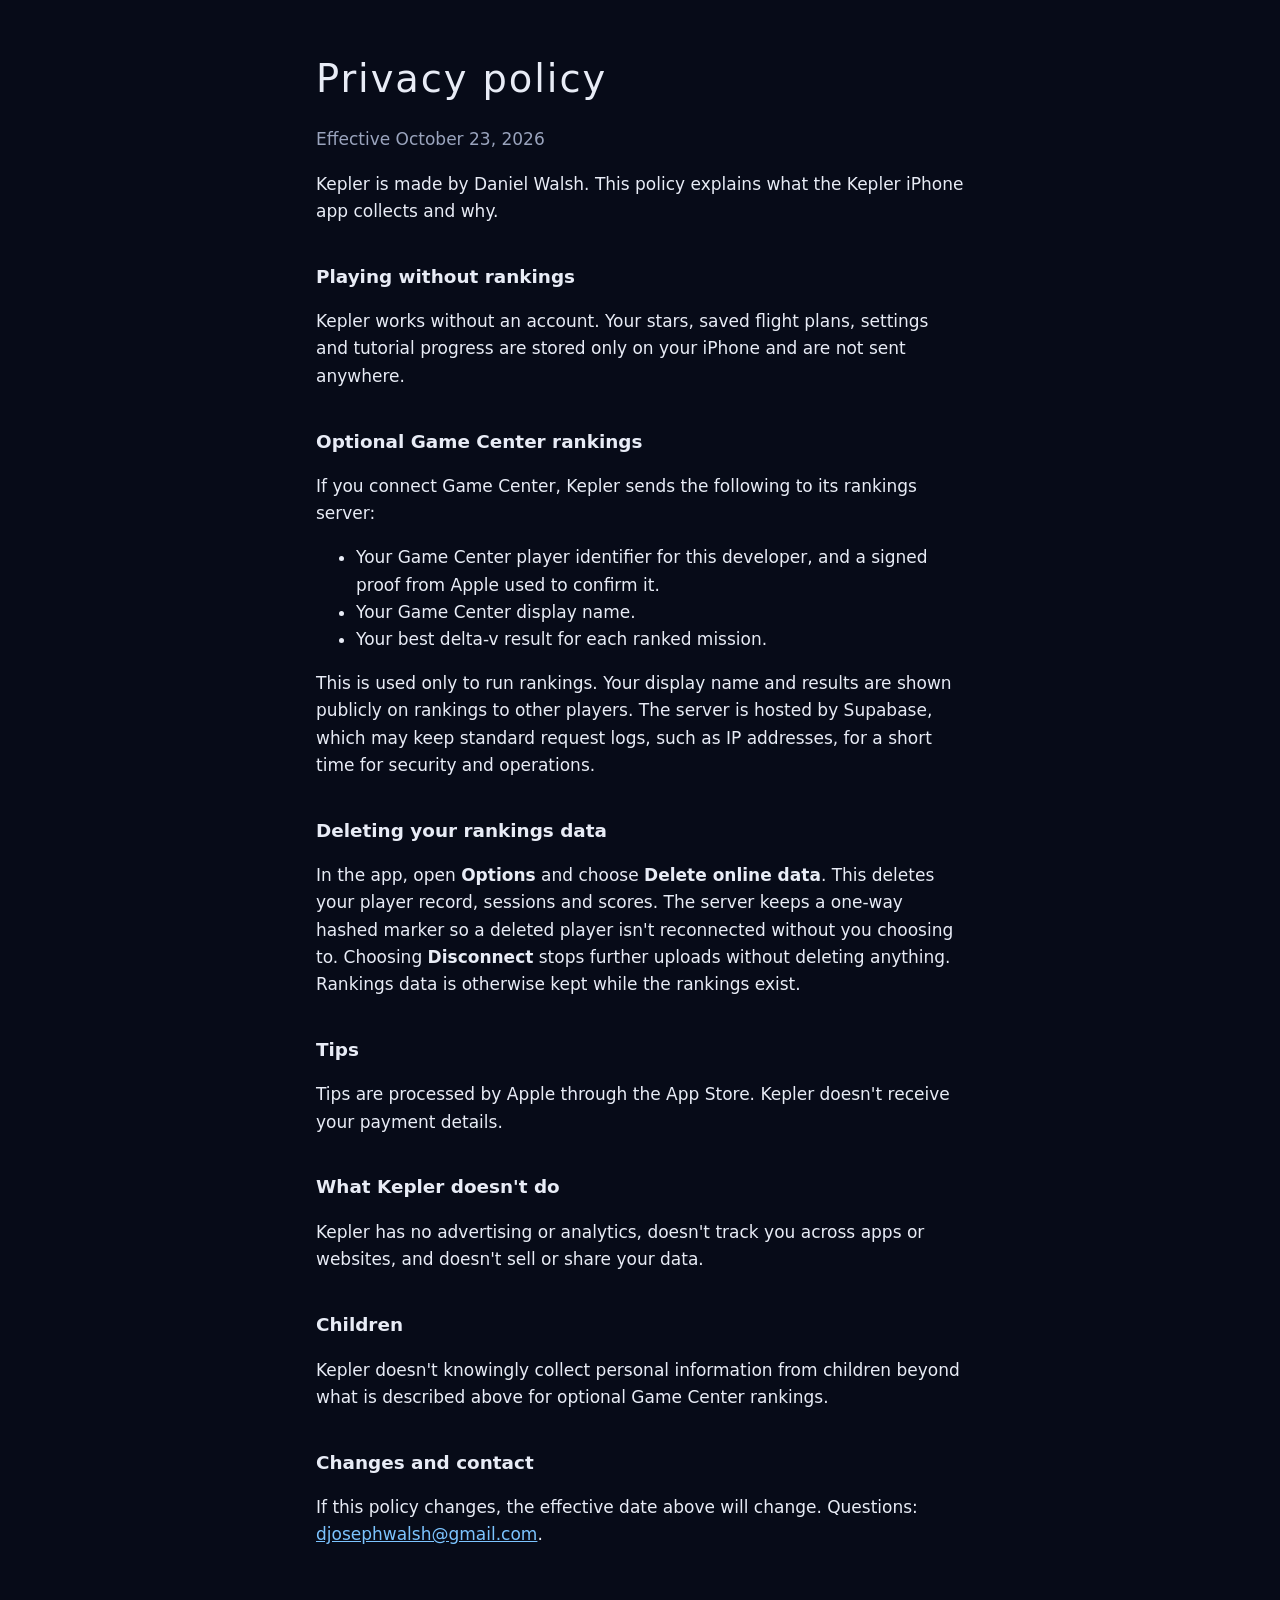
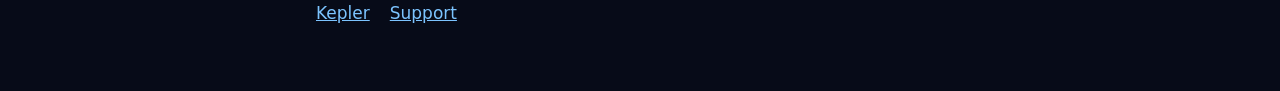
==== privacy.html @ 5e870043 "Add Kepler support and privacy pages Co-Authored-By: Claude Opus 5.5 <noreply@anthropic.com>" ====
<!doctype html>
<html lang="en">
<head>
<meta charset="utf-8">
<meta name="viewport" content="width=device-width, initial-scale=1">
<title>Kepler Privacy Policy</title>
<link rel="stylesheet" href="style.css">
</head>
<body>
<main>
<h1>Privacy policy</h1>
<p class="muted">Effective October 23, 2026</p>

<p>Kepler is made by Daniel Walsh. This policy explains what the Kepler iPhone app collects and why.</p>

<h2>Playing without rankings</h2>
<p>Kepler works without an account. Your stars, saved flight plans, settings and tutorial progress are stored only on your iPhone and are not sent anywhere.</p>

<h2>Optional Game Center rankings</h2>
<p>If you connect Game Center, Kepler sends the following to its rankings server:</p>
<ul>
<li>Your Game Center player identifier for this developer, and a signed proof from Apple used to confirm it.</li>
<li>Your Game Center display name.</li>
<li>Your best delta-v result for each ranked mission.</li>
</ul>
<p>This is used only to run rankings. Your display name and results are shown publicly on rankings to other players. The server is hosted by Supabase, which may keep standard request logs, such as IP addresses, for a short time for security and operations.</p>

<h2>Deleting your rankings data</h2>
<p>In the app, open <strong>Options</strong> and choose <strong>Delete online data</strong>. This deletes your player record, sessions and scores. The server keeps a one-way hashed marker so a deleted player isn't reconnected without you choosing to. Choosing <strong>Disconnect</strong> stops further uploads without deleting anything. Rankings data is otherwise kept while the rankings exist.</p>

<h2>Tips</h2>
<p>Tips are processed by Apple through the App Store. Kepler doesn't receive your payment details.</p>

<h2>What Kepler doesn't do</h2>
<p>Kepler has no advertising or analytics, doesn't track you across apps or websites, and doesn't sell or share your data.</p>

<h2>Children</h2>
<p>Kepler doesn't knowingly collect personal information from children beyond what is described above for optional Game Center rankings.</p>

<h2>Changes and contact</h2>
<p>If this policy changes, the effective date above will change. Questions: <a href="mailto:djosephwalsh@gmail.com?subject=Kepler%20privacy">djosephwalsh@gmail.com</a>.</p>

<nav><a href="index.html">Kepler</a><a href="support.html">Support</a></nav>
</main>
</body>
</html>
---- style.css ----
:root { color-scheme: dark; --bg: #070b18; --text: #e8ecf6; --muted: #9aa4bd; --accent: #7cc4ff; }
* { box-sizing: border-box; }
body { margin: 0; background: var(--bg); color: var(--text); font: 17px/1.6 -apple-system, BlinkMacSystemFont, "SF Pro Rounded", system-ui, sans-serif; }
main { max-width: 680px; margin: 0 auto; padding: 48px 16px 64px; }
h1 { font-weight: 300; font-size: 2.4rem; letter-spacing: 0.05em; margin: 0 0 4px; }
h2 { font-size: 1.15rem; margin: 2em 0 0.4em; }
p, li { color: var(--text); }
.muted { color: var(--muted); }
a { color: var(--accent); }
nav { margin-top: 3em; display: flex; gap: 20px; flex-wrap: wrap; }
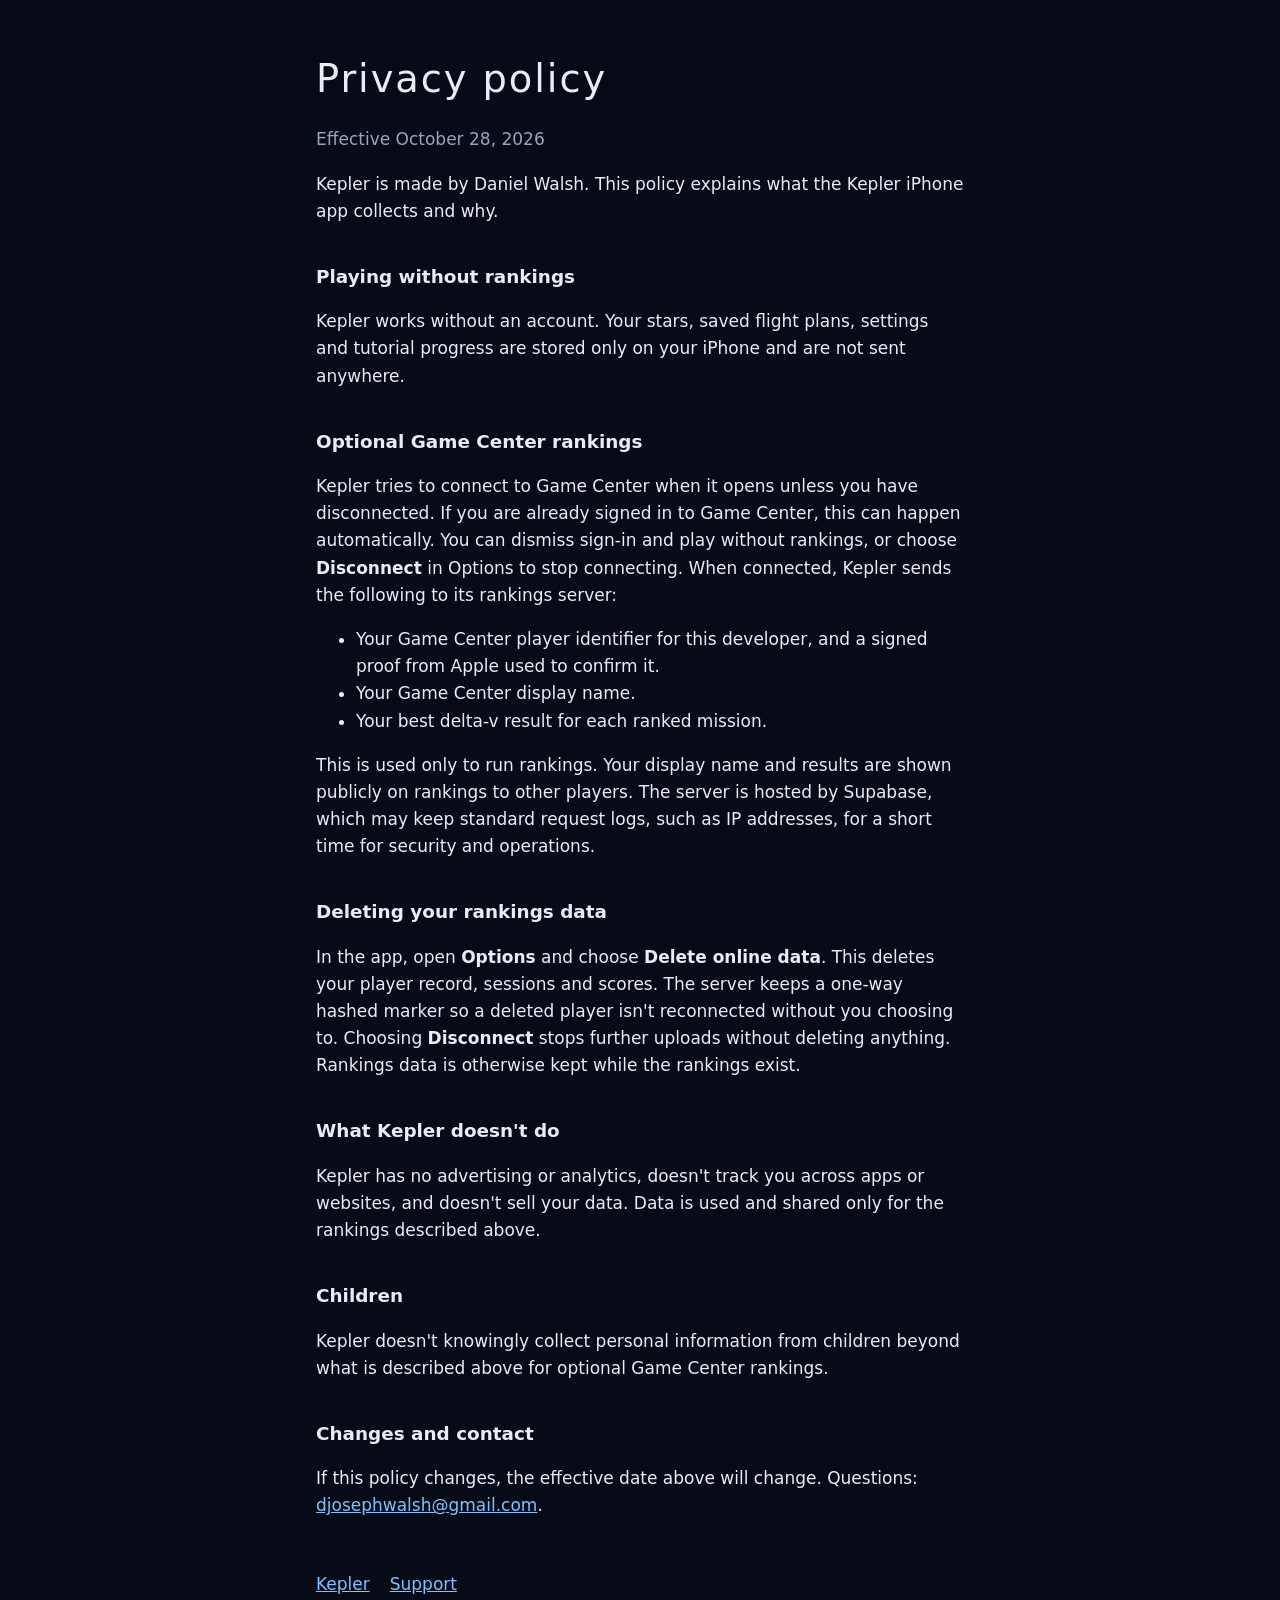
==== commit 9af0d209: "Update privacy policy for free initial release and Game Center connection" ====
--- a/privacy.html
+++ b/privacy.html
@@ -9,7 +9,7 @@
 <body>
 <main>
 <h1>Privacy policy</h1>
-<p class="muted">Effective October 23, 2026</p>
+<p class="muted">Effective October 28, 2026</p>
 
 <p>Kepler is made by Daniel Walsh. This policy explains what the Kepler iPhone app collects and why.</p>
 
@@ -17,7 +17,7 @@
 <p>Kepler works without an account. Your stars, saved flight plans, settings and tutorial progress are stored only on your iPhone and are not sent anywhere.</p>
 
 <h2>Optional Game Center rankings</h2>
-<p>If you connect Game Center, Kepler sends the following to its rankings server:</p>
+<p>Kepler tries to connect to Game Center when it opens unless you have disconnected. If you are already signed in to Game Center, this can happen automatically. You can dismiss sign-in and play without rankings, or choose <strong>Disconnect</strong> in Options to stop connecting. When connected, Kepler sends the following to its rankings server:</p>
 <ul>
 <li>Your Game Center player identifier for this developer, and a signed proof from Apple used to confirm it.</li>
 <li>Your Game Center display name.</li>
@@ -28,11 +28,8 @@
 <h2>Deleting your rankings data</h2>
 <p>In the app, open <strong>Options</strong> and choose <strong>Delete online data</strong>. This deletes your player record, sessions and scores. The server keeps a one-way hashed marker so a deleted player isn't reconnected without you choosing to. Choosing <strong>Disconnect</strong> stops further uploads without deleting anything. Rankings data is otherwise kept while the rankings exist.</p>
 
-<h2>Tips</h2>
-<p>Tips are processed by Apple through the App Store. Kepler doesn't receive your payment details.</p>
-
 <h2>What Kepler doesn't do</h2>
-<p>Kepler has no advertising or analytics, doesn't track you across apps or websites, and doesn't sell or share your data.</p>
+<p>Kepler has no advertising or analytics, doesn't track you across apps or websites, and doesn't sell your data. Data is used and shared only for the rankings described above.</p>
 
 <h2>Children</h2>
 <p>Kepler doesn't knowingly collect personal information from children beyond what is described above for optional Game Center rankings.</p>
